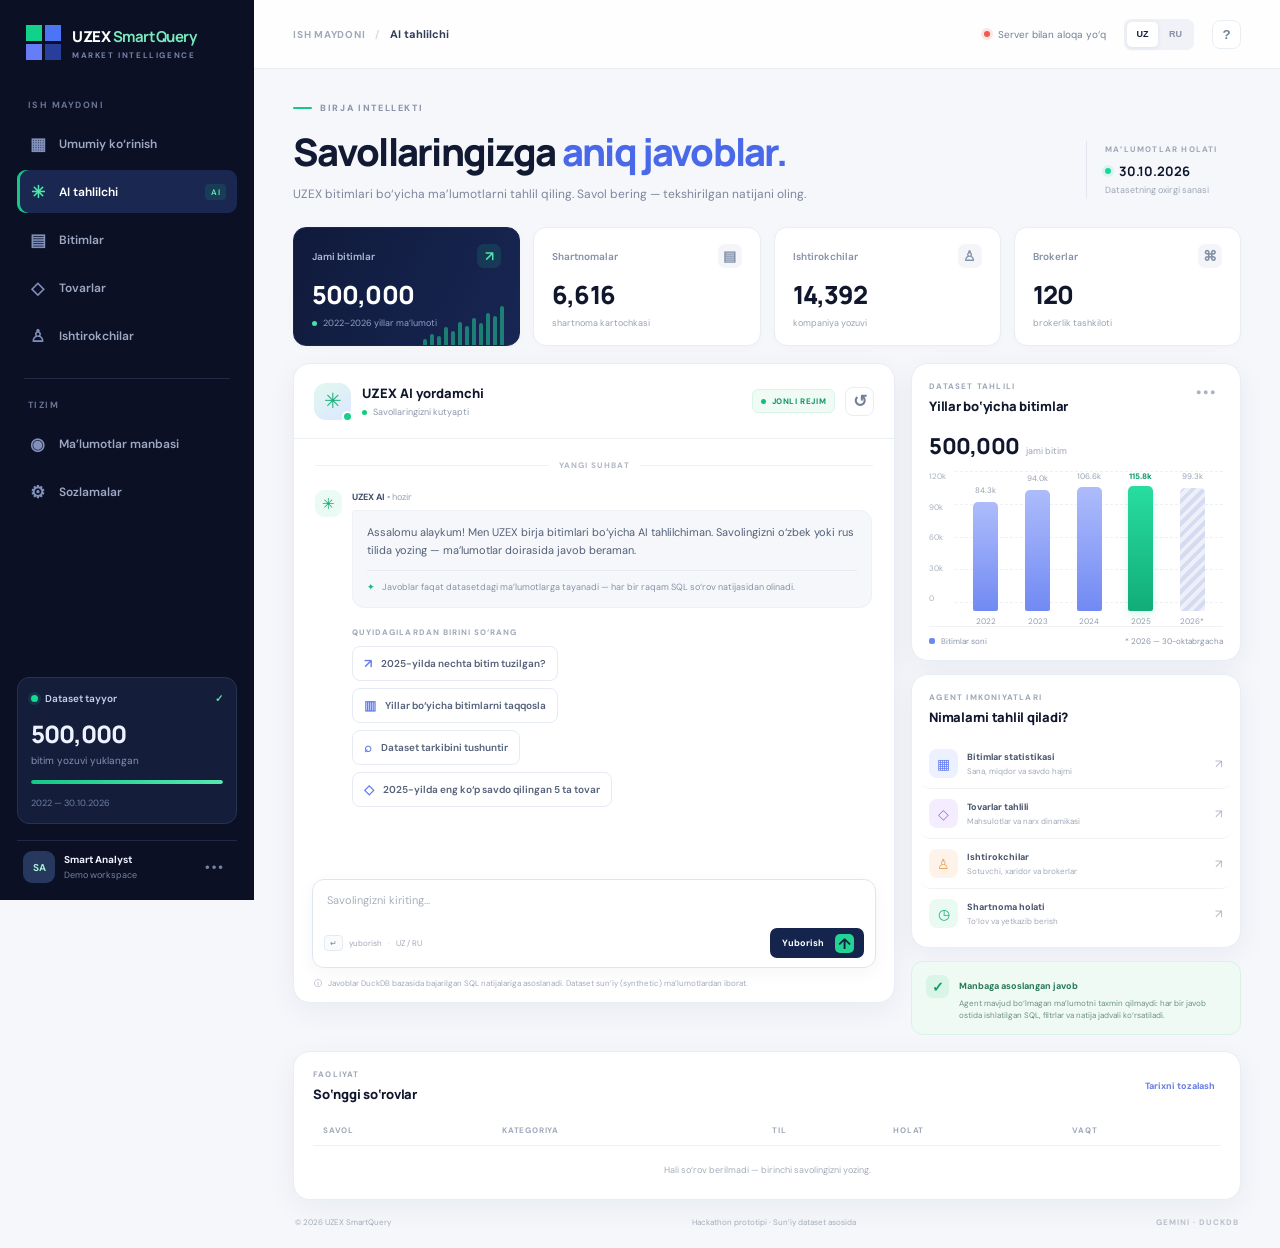
==== app/static/index.html @ 6bf20898 "UZEX SmartQuery: birja bitimlari bo'yicha AI-agent (Telegram-bot + veb) - prepare.py: CSV -> DuckDB," ====
<!doctype html>
<html lang="uz">
<head>
  <meta charset="utf-8" />
  <meta name="viewport" content="width=device-width, initial-scale=1" />
  <meta name="theme-color" content="#0b1024" />
  <meta name="description" content="UZEX SmartQuery — birja bitimlari bo‘yicha ma’lumotlarga asoslangan AI tahlilchi interfeysi." />
  <title>UZEX SmartQuery — AI Market Analyst</title>
  <link rel="icon" type="image/svg+xml" href="assets/favicon.svg" />
  <link rel="preconnect" href="https://fonts.googleapis.com">
  <link rel="preconnect" href="https://fonts.gstatic.com" crossorigin>
  <link href="https://fonts.googleapis.com/css2?family=DM+Sans:wght@400;500;600;700&family=Manrope:wght@400;500;600;700;800&display=swap" rel="stylesheet">
  <link rel="stylesheet" href="styles.css" />
</head>
<body>
  <div class="app-shell">
    <aside class="sidebar" id="sidebar">
      <a class="brand" href="#top" aria-label="UZEX SmartQuery bosh sahifa">
        <span class="brand-mark"><i></i><i></i><i></i><i></i></span>
        <span class="brand-copy"><strong>UZEX <b>SmartQuery</b></strong><small>MARKET INTELLIGENCE</small></span>
      </a>

      <div class="workspace-label" data-i18n="workspace">ISH MAYDONI</div>
      <nav class="main-nav" aria-label="Asosiy navigatsiya">
        <a class="nav-link" href="#overview"><span class="nav-icon">▦</span><span data-i18n="overview">Umumiy ko‘rinish</span></a>
        <a class="nav-link active" href="#assistant"><span class="nav-icon">✳</span><span data-i18n="aiAnalyst">AI tahlilchi</span><span class="nav-pill">AI</span></a>
        <a class="nav-link" href="#deals"><span class="nav-icon">▤</span><span data-i18n="deals">Bitimlar</span></a>
        <a class="nav-link" href="#assistant" data-ask="commodities"><span class="nav-icon">◇</span><span data-i18n="commodities">Tovarlar</span></a>
        <a class="nav-link" href="#assistant" data-ask="participants"><span class="nav-icon">♙</span><span data-i18n="participants">Ishtirokchilar</span></a>
      </nav>

      <div class="sidebar-divider"></div>
      <div class="workspace-label" data-i18n="system">TIZIM</div>
      <nav class="main-nav">
        <a class="nav-link" href="#sources"><span class="nav-icon">◉</span><span data-i18n="dataSources">Ma’lumotlar manbasi</span></a>
        <a class="nav-link" href="#settings" id="settingsLink"><span class="nav-icon">⚙</span><span data-i18n="settings">Sozlamalar</span></a>
      </nav>

      <div class="sidebar-bottom">
        <div class="dataset-status">
          <div class="status-top"><span class="status-dot"></span><span data-i18n="datasetReady">Dataset tayyor</span><span class="status-check">✓</span></div>
          <strong id="sideDeals">500,000</strong>
          <small data-i18n="dealsLoaded">bitim yozuvi yuklangan</small>
          <div class="status-progress"><span></span></div>
          <small class="dataset-period" id="sidePeriod">2022 — 30.10.2026</small>
        </div>
        <div class="profile-row">
          <div class="avatar">SA</div>
          <div class="profile-copy"><strong>Smart Analyst</strong><small data-i18n="demoWorkspace">Demo workspace</small></div>
          <button class="dots-button" aria-label="Profil menyusi">•••</button>
        </div>
      </div>
    </aside>

    <main class="main-content" id="top">
      <header class="topbar">
        <button class="mobile-menu" id="mobileMenu" aria-label="Menyuni ochish">☰</button>
        <div class="breadcrumbs"><span data-i18n="workspace">ISH MAYDONI</span><b>/</b><strong data-i18n="aiAnalyst">AI tahlilchi</strong></div>
        <div class="topbar-actions">
          <div class="connection-status" id="connStatus"><span class="status-dot"></span><span data-i18n="dataConnected">Ma’lumotlar ulangan</span></div>
          <div class="language-switch" aria-label="Tilni tanlash">
            <button class="lang-btn active" data-lang="uz">UZ</button>
            <button class="lang-btn" data-lang="ru">RU</button>
          </div>
          <button class="help-button" id="helpButton" title="Yordam" aria-label="Yordam">?</button>
        </div>
      </header>

      <div class="page-wrap">
        <section class="page-heading" id="overview">
          <div>
            <div class="eyebrow"><span class="eyebrow-line"></span><span data-i18n="exchangeIntelligence">BIRJA INTELLEKTI</span></div>
            <h1 data-i18n="pageTitle">Savollaringizga <em>aniq javoblar.</em></h1>
            <p data-i18n="pageSubtitle">UZEX bitimlari bo‘yicha ma’lumotlarni tahlil qiling. Savol bering — tekshirilgan natijani oling.</p>
          </div>
          <div class="heading-meta">
            <div class="meta-label" data-i18n="dataSnapshot">MA’LUMOTLAR HOLATI</div>
            <div class="meta-value"><span class="status-dot"></span><span id="lastDate">30.10.2026</span></div>
            <div class="meta-note" data-i18n="snapshotNote">Datasetning oxirgi sanasi</div>
          </div>
        </section>

        <section class="metric-grid" aria-label="Dataset statistikasi">
          <article class="metric-card metric-primary">
            <div class="metric-head"><span data-i18n="totalDeals">Jami bitimlar</span><span class="metric-icon">↗</span></div>
            <div class="metric-number" id="statDeals">500,000</div>
            <div class="metric-foot"><span class="metric-dot green"></span><span data-i18n="fiveYearsData">2022–2026 yillar ma’lumoti</span></div>
            <div class="metric-spark spark-one"><i></i><i></i><i></i><i></i><i></i><i></i><i></i><i></i><i></i><i></i><i></i><i></i></div>
          </article>
          <article class="metric-card">
            <div class="metric-head"><span data-i18n="contracts">Shartnomalar</span><span class="metric-icon muted">▤</span></div>
            <div class="metric-number" id="statContracts">6,616</div>
            <div class="metric-foot"><span data-i18n="contractCards">shartnoma kartochkasi</span></div>
          </article>
          <article class="metric-card">
            <div class="metric-head"><span data-i18n="companies">Ishtirokchilar</span><span class="metric-icon muted">♙</span></div>
            <div class="metric-number" id="statCompanies">14,392</div>
            <div class="metric-foot"><span data-i18n="participantRecords">kompaniya yozuvi</span></div>
          </article>
          <article class="metric-card">
            <div class="metric-head"><span data-i18n="brokers">Brokerlar</span><span class="metric-icon muted">⌘</span></div>
            <div class="metric-number" id="statBrokers">120</div>
            <div class="metric-foot"><span data-i18n="brokerFirms">brokerlik tashkiloti</span></div>
          </article>
        </section>

        <section class="workspace-grid" id="assistant">
          <div class="assistant-panel panel">
            <div class="panel-heading">
              <div class="assistant-title-wrap">
                <div class="ai-orb"><span>✳</span></div>
                <div><h2 data-i18n="assistantTitle">UZEX AI yordamchi</h2><p><span class="live-dot"></span><span id="assistantState" data-i18n="assistantReady">Savollaringizni kutyapti</span></p></div>
              </div>
              <div class="panel-heading-actions"><span class="mode-badge" id="modeBadge" title=""><span></span><span data-i18n="liveMode">JONLI REJIM</span></span><button class="icon-button" id="clearChat" title="Chatni tozalash" aria-label="Chatni tozalash">↺</button></div>
            </div>

            <div class="chat-area" id="chatArea" aria-live="polite">
              <div class="date-divider"><span data-i18n="newConversation">YANGI SUHBAT</span></div>
              <div class="message assistant-message">
                <div class="message-avatar">✳</div>
                <div class="message-body">
                  <div class="message-author">UZEX AI <span>• <span data-i18n="now">hozir</span></span></div>
                  <div class="message-bubble welcome-bubble">
                    <p data-i18n="welcomeText">Assalomu alaykum! Men UZEX birja bitimlari bo‘yicha AI tahlilchiman. Savolingizni o‘zbek yoki rus tilida yozing — ma’lumotlar doirasida javob beraman.</p>
                    <div class="welcome-note"><span>✦</span><span data-i18n="groundedNote">Javoblar faqat datasetdagi ma’lumotlarga tayanishi kerak.</span></div>
                  </div>
                </div>
              </div>

              <div class="suggestions-block" id="suggestionsBlock">
                <div class="suggestion-label" data-i18n="tryAsking">QUYIDAGILARDAN BIRINI SO‘RANG</div>
                <div class="suggestion-list">
                  <button class="suggestion-chip" data-query="2025-yilda nechta bitim tuzilgan?"><span>↗</span><span data-i18n="suggestion1">2025-yilda nechta bitim tuzilgan?</span></button>
                  <button class="suggestion-chip" data-query="Yillar bo‘yicha bitimlar sonini taqqosla."><span>▥</span><span data-i18n="suggestion2">Yillar bo‘yicha bitimlarni taqqosla</span></button>
                  <button class="suggestion-chip" data-query="Datasetda qanday ma’lumotlar mavjud?"><span>⌕</span><span data-i18n="suggestion3">Dataset tarkibini tushuntir</span></button>
                  <button class="suggestion-chip" data-query="2025-yilda eng ko‘p savdo qilingan 5 ta tovar qaysi?"><span>◇</span><span data-i18n="suggestion4">2025-yilda eng ko‘p savdo qilingan 5 ta tovar</span></button>
                </div>
              </div>
            </div>

            <form class="composer" id="chatForm">
              <label class="sr-only" for="messageInput" data-i18n="messagePlaceholder">Savolingizni kiriting...</label>
              <textarea id="messageInput" rows="1" placeholder="Savolingizni kiriting..." data-i18n-placeholder="messagePlaceholder"></textarea>
              <div class="composer-bottom">
                <div class="composer-hints"><span class="kbd">↵</span><span data-i18n="sendHint">yuborish</span><span class="hint-divider">·</span><span data-i18n="languageHint">UZ / RU</span></div>
                <button class="send-button" type="submit"><span data-i18n="send">Yuborish</span><b>↑</b></button>
              </div>
            </form>
            <div class="composer-disclaimer"><span>ⓘ</span><span data-i18n="liveDisclaimer">Javoblar DuckDB bazasida bajarilgan SQL natijalariga asoslanadi. Dataset sun’iy (synthetic) ma’lumotlardan iborat.</span></div>
          </div>

          <aside class="insight-column">
            <section class="panel chart-panel">
              <div class="side-panel-heading"><div><div class="eyebrow small-eyebrow" data-i18n="datasetOverview">DATASET TAHLILI</div><h3 data-i18n="dealsByYear">Yillar bo‘yicha bitimlar</h3></div><span class="chart-menu">•••</span></div>
              <div class="chart-total"><strong id="chartTotal">500,000</strong><span data-i18n="allDeals">jami bitim</span></div>
              <div class="bar-chart" role="img" aria-label="Yillar bo‘yicha bitimlar soni">
                <div class="chart-y-labels" id="yearAxis"><span>120k</span><span>90k</span><span>60k</span><span>30k</span><span>0</span></div>
                <div class="chart-bars" id="yearBars">
                  <div class="chart-grid-lines"><i></i><i></i><i></i><i></i><i></i></div>
                  <div class="bar-item"><div class="bar-value">84.3k</div><div class="bar" style="--bar-height:70.25%"></div><span>2022</span></div>
                  <div class="bar-item"><div class="bar-value">94.0k</div><div class="bar" style="--bar-height:78.32%"></div><span>2023</span></div>
                  <div class="bar-item"><div class="bar-value">106.6k</div><div class="bar" style="--bar-height:88.87%"></div><span>2024</span></div>
                  <div class="bar-item highlighted"><div class="bar-value">115.8k</div><div class="bar" style="--bar-height:96.47%"></div><span>2025</span></div>
                  <div class="bar-item partial"><div class="bar-value">99.3k</div><div class="bar" style="--bar-height:82.76%"></div><span>2026*</span></div>
                </div>
              </div>
              <div class="chart-legend"><span><i class="legend-square"></i><span data-i18n="dealCount">Bitimlar soni</span></span><small data-i18n="partialYear">* 2026 — 30-oktabrgacha</small></div>
            </section>

            <section class="panel capabilities-panel">
              <div class="side-panel-heading"><div><div class="eyebrow small-eyebrow" data-i18n="agentCapabilities">AGENT IMKONIYATLARI</div><h3 data-i18n="whatCanDo">Nimalarni tahlil qiladi?</h3></div></div>
              <div class="capability-list">
                <div class="capability-item"><span class="cap-icon cap-blue">▦</span><div><strong data-i18n="cap1Title">Bitimlar statistikasi</strong><small data-i18n="cap1Desc">Sana, miqdor va savdo hajmi</small></div><span class="cap-arrow">↗</span></div>
                <div class="capability-item"><span class="cap-icon cap-purple">◇</span><div><strong data-i18n="cap2Title">Tovarlar tahlili</strong><small data-i18n="cap2Desc">Mahsulotlar va narx dinamikasi</small></div><span class="cap-arrow">↗</span></div>
                <div class="capability-item"><span class="cap-icon cap-orange">♙</span><div><strong data-i18n="cap3Title">Ishtirokchilar</strong><small data-i18n="cap3Desc">Sotuvchi, xaridor va brokerlar</small></div><span class="cap-arrow">↗</span></div>
                <div class="capability-item"><span class="cap-icon cap-green">◷</span><div><strong data-i18n="cap4Title">Shartnoma holati</strong><small data-i18n="cap4Desc">To‘lov va yetkazib berish</small></div><span class="cap-arrow">↗</span></div>
              </div>
            </section>

            <section class="trust-card" id="sources">
              <div class="trust-icon">✓</div><div><strong data-i18n="trustTitle">Manbaga asoslangan javob</strong><p data-i18n="trustText">Agent mavjud bo‘lmagan ma’lumotni taxmin qilmasligi va javob uchun ishlatilgan filtrlarni ko‘rsatishi kerak.</p></div>
            </section>
          </aside>
        </section>

        <section class="panel recent-panel" id="deals">
          <div class="recent-heading"><div><div class="eyebrow small-eyebrow" data-i18n="activity">FAOLIYAT</div><h3 data-i18n="recentQueries">So‘nggi so‘rovlar</h3></div><button class="text-button" id="viewAll" data-i18n="viewAll">Barchasini ko‘rish <span>↗</span></button></div>
          <div class="table-wrap">
            <table>
              <thead><tr><th data-i18n="question">SAVOL</th><th data-i18n="category">KATEGORIYA</th><th data-i18n="language">TIL</th><th data-i18n="tableStatus">HOLAT</th><th data-i18n="time">VAQT</th></tr></thead>
              <tbody id="recentRows"><tr class="empty-row"><td colspan="5" data-i18n="noRecent">Hali so‘rov berilmadi — birinchi savolingizni yozing.</td></tr></tbody>
            </table>
          </div>
        </section>

        <footer class="footer"><span>© 2026 UZEX SmartQuery</span><span data-i18n="footerNote">Hackathon prototipi · Sun’iy dataset asosida</span><span class="footer-version" id="footerVersion">GEMINI · DUCKDB</span></footer>
      </div>
    </main>
  </div>
  <div class="toast" id="toast" role="status"></div>
  <script src="app.js"></script>
</body>
</html>
---- app/static/styles.css ----
:root{--bg:#f5f7fb;--surface:#fff;--surface-2:#f8fafc;--ink:#10172d;--muted:#788198;--muted-2:#9aa3b5;--line:#e9edf4;--navy:#0b1024;--navy-2:#111a36;--green:#15c985;--green-dark:#0aa66b;--blue:#5574f7;--shadow:0 8px 30px rgba(20,34,71,.055);--radius:17px}*{box-sizing:border-box}html{scroll-behavior:smooth}body{margin:0;background:var(--bg);color:var(--ink);font-family:'DM Sans',sans-serif;font-size:14px;-webkit-font-smoothing:antialiased}.app-shell{min-height:100vh}.sidebar{width:254px;background:var(--navy);color:#eef2ff;position:fixed;inset:0 auto 0 0;z-index:20;padding:25px 17px 17px;display:flex;flex-direction:column}.brand{display:flex;gap:11px;align-items:center;color:#fff;text-decoration:none;padding:0 9px 39px}.brand-mark{width:35px;height:35px;display:grid;grid-template-columns:1fr 1fr;grid-template-rows:1fr 1fr;gap:3px;transform:rotate(0)}.brand-mark i{display:block;background:#12d18a}.brand-mark i:nth-child(2){background:#4b75f5}.brand-mark i:nth-child(3){background:#657ef7}.brand-mark i:nth-child(4){background:#283e9b}.brand-copy{display:flex;flex-direction:column;gap:3px}.brand-copy strong{font:800 15px Manrope,sans-serif;letter-spacing:-.45px}.brand-copy strong b{color:#79eabc}.brand-copy small{font-size:8px;letter-spacing:1.6px;color:#7885aa;font-weight:700}.workspace-label{font-size:9px;letter-spacing:1.45px;font-weight:700;color:#697594;padding:0 11px 11px}.main-nav{display:flex;flex-direction:column;gap:5px}.nav-link{min-height:43px;display:flex;align-items:center;gap:12px;padding:0 11px;border-radius:9px;color:#9da8c4;text-decoration:none;font-size:12px;font-weight:600;transition:.2s}.nav-link:hover{background:#141e3c;color:#fff}.nav-link.active{background:#1a2851;color:#fff;box-shadow:inset 3px 0 0 var(--green)}.nav-icon{width:19px;text-align:center;font-size:17px;color:#8090ba}.nav-link.active .nav-icon{color:#4de6a8}.nav-pill{margin-left:auto;font-size:8px;letter-spacing:.5px;color:#5ef0b0;background:rgba(21,201,133,.13);padding:3px 6px;border-radius:4px}.sidebar-divider{height:1px;background:#202945;margin:21px 7px 20px}.sidebar-bottom{margin-top:auto}.dataset-status{padding:14px 13px 13px;background:#141e3b;border:1px solid #263252;border-radius:12px;margin-bottom:16px}.status-top{display:flex;align-items:center;gap:7px;color:#c7d2e9;font-size:10px;font-weight:600}.status-dot{width:7px;height:7px;border-radius:50%;display:inline-block;background:#17d895;box-shadow:0 0 0 3px rgba(23,216,149,.12);flex:none}.status-check{margin-left:auto;color:#5be6ac}.dataset-status>strong{display:block;font:800 24px Manrope,sans-serif;letter-spacing:-1px;margin:12px 0 0}.dataset-status>small{font-size:10px;color:#8491b0}.status-progress{height:4px;background:#293654;border-radius:10px;margin:12px 0 8px;overflow:hidden}.status-progress span{display:block;width:100%;height:100%;background:linear-gradient(90deg,#13c985,#58e8b0);border-radius:10px}.dataset-status .dataset-period{font-size:9px;color:#6f7e9f}.profile-row{display:flex;align-items:center;gap:9px;padding:10px 6px 0;border-top:1px solid #202945}.avatar{width:32px;height:32px;border-radius:9px;display:grid;place-items:center;background:#27385e;color:#a8f1d1;font-size:10px;font-weight:700}.profile-copy{display:flex;flex-direction:column;gap:3px}.profile-copy strong{font-size:10px}.profile-copy small{font-size:9px;color:#7582a2}.dots-button{margin-left:auto;background:none;border:0;color:#7582a2;letter-spacing:2px}.main-content{margin-left:254px;min-height:100vh}.topbar{height:69px;border-bottom:1px solid var(--line);background:rgba(255,255,255,.86);backdrop-filter:blur(16px);display:flex;align-items:center;justify-content:space-between;padding:0 39px;position:sticky;top:0;z-index:10}.breadcrumbs{display:flex;gap:10px;align-items:center;font-size:10px;letter-spacing:.75px;color:#a0a8b7;font-weight:700}.breadcrumbs b{color:#d4d9e2}.breadcrumbs strong{color:#313c55;letter-spacing:0;font-size:11px}.topbar-actions{display:flex;align-items:center;gap:18px}.connection-status{font-size:10px;color:#718097;display:flex;align-items:center;gap:8px}.connection-status .status-dot{width:6px;height:6px}.language-switch{display:flex;gap:2px;padding:3px;background:#f0f2f7;border-radius:7px}.lang-btn{height:25px;min-width:31px;border:0;border-radius:5px;background:transparent;color:#8791a6;font-size:9px;font-weight:800;cursor:pointer}.lang-btn.active{background:#fff;color:#17213c;box-shadow:0 1px 4px #dce1ea}.help-button,.icon-button{width:29px;height:29px;border:1px solid var(--line);background:#fff;border-radius:8px;color:#748098;font-weight:700;cursor:pointer}.mobile-menu{display:none}.page-wrap{max-width:1560px;margin:0 auto;padding:33px 39px 21px}.page-heading{display:flex;justify-content:space-between;align-items:flex-end;margin:0 0 25px;gap:20px}.eyebrow{display:flex;align-items:center;gap:8px;font-size:9px;letter-spacing:1.65px;font-weight:800;color:#8b95a9;margin-bottom:11px}.eyebrow-line{width:19px;height:2px;background:var(--green);border-radius:2px}.page-heading h1{font:800 clamp(27px,3vw,38px) Manrope,sans-serif;letter-spacing:-1.7px;margin:0;color:#111a32}.page-heading h1 em{font-style:normal;color:#4969e9}.page-heading p{margin:9px 0 0;color:#7d879b;font-size:12px}.heading-meta{min-width:155px;border-left:1px solid #e2e7ef;padding:3px 0 3px 18px;margin-bottom:3px}.meta-label{font-size:8px;letter-spacing:1.2px;font-weight:800;color:#a0a8b7}.meta-value{display:flex;align-items:center;gap:8px;margin:8px 0 4px;font:700 13px Manrope,sans-serif}.meta-value .status-dot{width:6px;height:6px}.meta-note{font-size:9px;color:#9da6b6}.metric-grid{display:grid;grid-template-columns:repeat(4,minmax(0,1fr));gap:13px;margin-bottom:17px}.metric-card{background:var(--surface);border:1px solid var(--line);border-radius:13px;padding:16px 18px 15px;min-height:119px;position:relative;overflow:hidden;box-shadow:0 2px 8px rgba(21,33,66,.02)}.metric-card.metric-primary{background:linear-gradient(115deg,#101a3b,#172653);border-color:#182653;color:#fff}.metric-head{display:flex;justify-content:space-between;align-items:center;color:#8590a5;font-size:10px;font-weight:600}.metric-primary .metric-head{color:#aebad5}.metric-icon{width:24px;height:24px;display:grid;place-items:center;border-radius:7px;background:rgba(32,216,147,.12);color:#4fe5ad;font-size:14px}.metric-icon.muted{background:#f3f5f9;color:#8290a8}.metric-number{font:800 25px Manrope,sans-serif;letter-spacing:-.9px;margin:9px 0 5px}.metric-foot{display:flex;align-items:center;gap:6px;font-size:9px;color:#98a1b2}.metric-primary .metric-foot{color:#91a1c6}.metric-dot{width:5px;height:5px;border-radius:50%}.metric-dot.green{background:#42e5a7}.spark-one{position:absolute;right:15px;bottom:0;height:39px;display:flex;gap:3px;align-items:flex-end;opacity:.5}.spark-one i{width:4px;border-radius:3px 3px 0 0;background:#24d99a}.spark-one i:nth-child(1){height:15%}.spark-one i:nth-child(2){height:29%}.spark-one i:nth-child(3){height:22%}.spark-one i:nth-child(4){height:45%}.spark-one i:nth-child(5){height:37%}.spark-one i:nth-child(6){height:58%}.spark-one i:nth-child(7){height:49%}.spark-one i:nth-child(8){height:68%}.spark-one i:nth-child(9){height:56%}.spark-one i:nth-child(10){height:83%}.spark-one i:nth-child(11){height:74%}.spark-one i:nth-child(12){height:100%}.workspace-grid{display:grid;grid-template-columns:minmax(0,1.68fr) minmax(280px,.92fr);gap:16px;align-items:start}.panel{background:var(--surface);border:1px solid var(--line);border-radius:var(--radius);box-shadow:var(--shadow)}.assistant-panel{overflow:hidden;min-height:640px;display:flex;flex-direction:column}.panel-heading{min-height:75px;border-bottom:1px solid #edf0f5;padding:15px 20px;display:flex;align-items:center;justify-content:space-between}.assistant-title-wrap{display:flex;align-items:center;gap:11px}.ai-orb{width:37px;height:37px;border-radius:12px;background:linear-gradient(145deg,#e1f9ef,#dce6ff);display:grid;place-items:center;color:#1eae7a;font-size:21px;position:relative}.ai-orb:after{content:'';position:absolute;width:7px;height:7px;right:-2px;bottom:-2px;background:#18ce8b;border:2px solid white;border-radius:50%}.assistant-title-wrap h2{font:800 13px Manrope,sans-serif;margin:0 0 4px}.assistant-title-wrap p{margin:0;font-size:9px;color:#8d97a8;display:flex;align-items:center;gap:6px}.live-dot{width:5px;height:5px;background:#16c982;border-radius:50%}.panel-heading-actions{display:flex;align-items:center;gap:10px}.mode-badge{display:flex;align-items:center;gap:6px;padding:6px 8px;background:#f0fbf6;border:1px solid #d8f5e8;border-radius:6px;color:#159768;font-size:8px;letter-spacing:.6px;font-weight:800}.mode-badge>span:first-child{width:5px;height:5px;border-radius:50%;background:#14bf7e}.icon-button{font-size:17px}.chat-area{flex:1;padding:21px 21px 18px;min-height:405px;max-height:490px;overflow-y:auto}.date-divider{display:flex;align-items:center;gap:10px;color:#b1b8c5;font-size:8px;font-weight:800;letter-spacing:1.1px;margin:0 0 20px}.date-divider:before,.date-divider:after{content:'';height:1px;background:#edf0f5;flex:1}.message{display:flex;gap:10px;margin-bottom:19px}.message-avatar{height:27px;width:27px;flex:none;border-radius:9px;background:#e9fbf3;color:#11a875;display:grid;place-items:center;font-size:15px}.message-body{max-width:calc(100% - 38px);min-width:0}.message-author{font-size:9px;font-weight:800;color:#44516a;margin:1px 0 7px}.message-author span{font-weight:500;color:#a5adba}.message-bubble{background:#f5f7fb;border:1px solid #edf0f5;border-radius:3px 12px 12px 12px;padding:12px 14px;color:#536078;font-size:11px;line-height:1.65;max-width:520px}.message-bubble p{margin:0}.welcome-note{display:flex;align-items:center;gap:7px;margin-top:11px;padding-top:9px;border-top:1px solid #e6ebf2;color:#8592a6;font-size:9px}.welcome-note span:first-child{color:#17b67b}.suggestions-block{margin:15px 0 0 37px}.suggestion-label{font-size:8px;font-weight:800;letter-spacing:1.05px;color:#a1aabb;margin:0 0 9px}.suggestion-list{display:flex;flex-direction:column;align-items:flex-start;gap:7px}.suggestion-chip{display:flex;align-items:center;gap:9px;padding:8px 11px;background:#fff;border:1px solid #e6ebf3;border-radius:8px;color:#536078;font:600 10px 'DM Sans',sans-serif;cursor:pointer;text-align:left;transition:.18s}.suggestion-chip span:first-child{font-size:13px;color:#627cf1}.suggestion-chip:hover{border-color:#9eacef;background:#f8faff;transform:translateX(2px)}.user-message{justify-content:flex-end}.user-message .message-body{display:flex;flex-direction:column;align-items:flex-end}.user-message .message-author{align-self:flex-end}.user-message .message-bubble{background:#172653;border-color:#172653;color:#edf3ff;border-radius:12px 3px 12px 12px}.user-message .message-avatar{background:#edf0ff;color:#536fe9}.answer-bubble{background:#f6fbf8;border-color:#e0f1e7}.answer-summary{font-weight:700;color:#2e3a52;margin-bottom:8px!important}.answer-result{display:flex;align-items:center;gap:8px;margin:8px 0;padding:10px 11px;background:#fff;border:1px solid #e5eee9;border-radius:8px}.answer-result strong{font:800 20px Manrope,sans-serif;color:#0f9c68}.answer-result span{font-size:9px;color:#81908a}.answer-meta{margin-top:9px!important;padding-top:8px;border-top:1px solid #e4eee8;font-size:9px;color:#8a9a91}.composer{margin:0 18px 0;border:1px solid #dfe5ef;border-radius:12px;background:#fff;box-shadow:0 5px 18px rgba(21,40,83,.045);padding:10px 11px 9px;transition:.2s}.composer:focus-within{border-color:#9aa9ef;box-shadow:0 0 0 3px rgba(85,116,247,.08)}.composer textarea{width:100%;border:0;outline:0;resize:none;min-height:34px;max-height:100px;font:11px 'DM Sans',sans-serif;color:#27334c;padding:3px 3px 7px;background:transparent}.composer textarea::placeholder{color:#a8b0be}.composer-bottom{display:flex;align-items:center;justify-content:space-between}.composer-hints{display:flex;align-items:center;gap:6px;font-size:8px;color:#a0a8b7}.kbd{border:1px solid #e5e9f0;border-radius:4px;padding:2px 5px;color:#77839a;background:#fafbfc}.hint-divider{color:#c7ced9}.send-button{border:0;background:#14244d;color:#fff;height:30px;padding:0 10px 0 12px;display:flex;align-items:center;gap:11px;border-radius:7px;font:700 9px 'DM Sans',sans-serif;cursor:pointer;transition:.2s}.send-button:hover{background:#21376f;transform:translateY(-1px)}.send-button b{height:19px;width:19px;display:grid;place-items:center;background:#24d394;border-radius:5px;color:#0d2541;font-size:15px}.composer-disclaimer{display:flex;gap:6px;align-items:flex-start;margin:9px 20px 13px;color:#a3abba;font-size:8px;line-height:1.5}.composer-disclaimer span:first-child{color:#8d9bb1}.insight-column{display:flex;flex-direction:column;gap:13px}.chart-panel,.capabilities-panel{padding:17px 17px 14px}.side-panel-heading{display:flex;justify-content:space-between;align-items:flex-start}.small-eyebrow{font-size:8px;letter-spacing:1.2px;margin:0 0 6px;color:#a0a9b8}.side-panel-heading h3,.recent-heading h3{font:800 13px Manrope,sans-serif;margin:0;letter-spacing:-.25px}.chart-menu{color:#aab2c0;letter-spacing:2px;font-weight:800}.chart-total{display:flex;align-items:baseline;gap:7px;margin:16px 0 1px}.chart-total strong{font:800 22px Manrope,sans-serif;letter-spacing:-.7px}.chart-total span{color:#9ba4b3;font-size:9px}.bar-chart{height:155px;display:flex;gap:9px;margin-top:10px}.chart-y-labels{display:flex;flex-direction:column;justify-content:space-between;padding:0 0 23px;color:#a9b1bf;font-size:8px}.chart-bars{position:relative;flex:1;display:flex;align-items:stretch;justify-content:space-around;padding:0 5px}.chart-grid-lines{position:absolute;inset:0 0 23px;display:flex;flex-direction:column;justify-content:space-between;pointer-events:none}.chart-grid-lines i{height:1px;border-top:1px dashed #edf0f5}.bar-item{z-index:1;display:flex;flex-direction:column;align-items:center;justify-content:flex-end;width:15%;height:100%;gap:5px}.bar-item .bar-value{font-size:8px;color:#98a2b3;height:12px;white-space:nowrap}.bar{width:min(25px,65%);height:var(--bar-height);background:linear-gradient(180deg,#aebcfb,#718af3);border-radius:5px 5px 2px 2px;min-height:8px;transition:.2s}.bar-item.highlighted .bar{background:linear-gradient(180deg,#27dda0,#12ac78);box-shadow:0 4px 10px rgba(20,190,129,.15)}.bar-item.highlighted .bar-value{color:#119d6a;font-weight:800}.bar-item.partial .bar{background:repeating-linear-gradient(135deg,#d5dcf2 0,#d5dcf2 4px,#edf0f8 4px,#edf0f8 8px)}.bar-item>span{font-size:8px;color:#929daf}.chart-legend{display:flex;justify-content:space-between;align-items:center;padding-top:9px;border-top:1px solid #f0f2f6;color:#8994a7;font-size:8px}.chart-legend>span{display:flex;align-items:center;gap:6px}.legend-square{width:6px;height:6px;border-radius:2px;background:#6f88ef}.chart-legend small{font-size:8px}.capabilities-panel{padding-bottom:9px}.capability-list{margin-top:13px}.capability-item{display:flex;align-items:center;gap:9px;padding:10px 0;border-bottom:1px solid #f0f2f6}.capability-item:last-child{border-bottom:0}.cap-icon{width:29px;height:29px;display:grid;place-items:center;border-radius:8px;font-size:14px;flex:none}.cap-blue{background:#edf1ff;color:#627cf0}.cap-purple{background:#f3edff;color:#9a72e8}.cap-orange{background:#fff3e9;color:#e99c52}.cap-green{background:#e9faf2;color:#19ae7b}.capability-item>div{display:flex;flex-direction:column;gap:3px;min-width:0}.capability-item strong{font-size:9px;color:#47536b}.capability-item small{font-size:8px;color:#a0a9b8}.cap-arrow{margin-left:auto;color:#aeb6c4;font-size:12px}.trust-card{display:flex;gap:10px;padding:13px 14px;background:#effaf5;border:1px solid #daf2e6;border-radius:12px}.trust-icon{width:23px;height:23px;border-radius:7px;display:grid;place-items:center;background:#d8f5e7;color:#0e9e69;font-weight:800;flex:none}.trust-card strong{font-size:9px;color:#267957}.trust-card p{font-size:8px;line-height:1.5;color:#6d927f;margin:4px 0 0}.recent-panel{margin-top:16px;padding:17px 19px 5px}.recent-heading{display:flex;justify-content:space-between;align-items:center;margin-bottom:12px}.text-button{border:0;background:transparent;color:#667ce4;font:700 9px 'DM Sans',sans-serif;cursor:pointer}.text-button span{font-size:13px;margin-left:3px}.table-wrap{overflow-x:auto}table{width:100%;border-collapse:collapse;white-space:nowrap}th{text-align:left;font-size:8px;letter-spacing:.8px;color:#a2aaba;font-weight:800;padding:10px 10px;border-bottom:1px solid #edf0f5}td{padding:11px 10px;border-bottom:1px solid #f1f3f7;color:#929bad;font-size:9px}tbody tr:last-child td{border-bottom:0}.table-question{color:#49566f;font-weight:600}.category-tag{display:inline-block;padding:4px 7px;background:#f2f4fa;border-radius:5px;color:#7e8ba2;font-size:8px}.success-status{display:flex;align-items:center;gap:5px;color:#18a675;font-size:8px}.success-status i{width:5px;height:5px;border-radius:50%;background:#19c78a}.footer{display:flex;justify-content:space-between;align-items:center;padding:17px 2px 0;color:#a5adba;font-size:8px}.footer-version{letter-spacing:1px;font-weight:800;color:#bac1cc}.toast{position:fixed;right:24px;bottom:24px;z-index:50;padding:11px 15px;background:#14244d;color:#fff;border-radius:9px;box-shadow:0 10px 30px rgba(10,20,50,.2);font-size:11px;opacity:0;transform:translateY(8px);pointer-events:none;transition:.25s}.toast.show{opacity:1;transform:translateY(0)}.sr-only{position:absolute;width:1px;height:1px;padding:0;margin:-1px;overflow:hidden;clip:rect(0,0,0,0);white-space:nowrap;border:0}
@media(max-width:1200px){.sidebar{width:226px}.main-content{margin-left:226px}.topbar{padding:0 25px}.page-wrap{padding:28px 25px 20px}.workspace-grid{grid-template-columns:minmax(0,1.45fr) minmax(260px,.9fr)}.metric-card{padding-left:14px;padding-right:14px}.metric-number{font-size:23px}}
@media(max-width:980px){.workspace-grid{grid-template-columns:1fr}.insight-column{display:grid;grid-template-columns:1fr 1fr}.trust-card{grid-column:1/-1}.assistant-panel{min-height:590px}.chat-area{max-height:430px}}
@media(max-width:760px){.sidebar{transform:translateX(-100%);transition:transform .25s;box-shadow:15px 0 35px rgba(8,15,35,.18)}.sidebar.open{transform:translateX(0)}.main-content{margin-left:0}.mobile-menu{display:block;border:0;background:transparent;color:#34415d;font-size:18px;cursor:pointer;margin-right:12px}.topbar{height:59px;padding:0 17px;justify-content:flex-start}.breadcrumbs{flex:1}.topbar-actions{gap:9px}.connection-status{display:none}.help-button{display:none}.page-wrap{padding:24px 16px 17px}.page-heading{align-items:flex-start}.page-heading h1{font-size:29px}.page-heading p{font-size:11px;line-height:1.55;max-width:430px}.heading-meta{display:none}.metric-grid{grid-template-columns:repeat(2,minmax(0,1fr));gap:9px}.metric-card{min-height:107px;padding:13px}.metric-number{font-size:22px}.metric-head{font-size:9px}.metric-foot{font-size:8px}.assistant-panel{min-height:590px}.panel-heading{padding:13px 14px}.chat-area{padding:17px 14px;max-height:430px}.composer{margin:0 12px}.composer-disclaimer{margin-left:14px;margin-right:14px}.insight-column{grid-template-columns:1fr}.trust-card{grid-column:auto}.recent-panel{padding:15px 12px 4px}.footer{gap:8px;flex-wrap:wrap}.footer-version{display:none}}
@media(max-width:420px){.breadcrumbs span,.breadcrumbs b{display:none}.page-heading h1{font-size:26px}.mode-badge{font-size:7px;padding:5px 6px}.panel-heading-actions{gap:6px}.assistant-title-wrap h2{font-size:12px}.metric-number{font-size:20px}.suggestions-block{margin-left:0}.message-body{max-width:calc(100% - 34px)}.message-bubble{font-size:10px}.composer-hints{font-size:7px}}

/* ---- Jonli backend uchun qo'shimchalar ---- */
.chat-area{max-height:560px}
.answer-bubble{max-width:640px;width:100%}
.answer-bubble p{margin:0 0 6px}.answer-bubble p:last-child{margin-bottom:0}
.answer-bubble b{color:#1d2944;font-weight:700}
.answer-bubble ul,.answer-bubble ol{margin:4px 0 8px;padding-left:18px}
.answer-bubble li{margin:2px 0}
.answer-bubble code{font:10px ui-monospace,SFMono-Regular,Menlo,monospace;background:#eef2f8;border-radius:4px;padding:1px 4px;color:#3b4a6b}
.answer-result{margin:0 0 10px}
.error-bubble{background:#fff6f5;border-color:#f6dcd8;color:#8a4b44}
.typing-dots{display:inline-flex;gap:4px;padding:4px 2px}
.typing-dots i{width:6px;height:6px;border-radius:50%;background:#9fb0d8;animation:sqDot 1.1s infinite ease-in-out}
.typing-dots i:nth-child(2){animation-delay:.15s}.typing-dots i:nth-child(3){animation-delay:.3s}
@keyframes sqDot{0%,80%,100%{opacity:.3;transform:translateY(0)}40%{opacity:1;transform:translateY(-3px)}}
.answer-chart{margin:10px 0 4px;padding:10px 11px 8px;background:#fff;border:1px solid #e5eee9;border-radius:9px}
.answer-chart-title{display:flex;align-items:center;gap:6px;font-size:9px;font-weight:700;color:#6f7b92;margin-bottom:8px;text-transform:lowercase}
.answer-chart-title::first-letter{text-transform:uppercase}
.hbar-list{display:flex;flex-direction:column;gap:6px}
.hbar-row{display:grid;grid-template-columns:minmax(80px,38%) 1fr auto;align-items:center;gap:8px;font-size:9px}
.hbar-label{color:#4c5871;overflow:hidden;text-overflow:ellipsis;white-space:nowrap}
.hbar-track{height:9px;background:#f0f3f9;border-radius:5px;overflow:hidden}
.hbar-track i{display:block;height:100%;background:linear-gradient(90deg,#718af3,#aebcfb);border-radius:5px}
.hbar-row:first-child .hbar-track i{background:linear-gradient(90deg,#12ac78,#27dda0)}
.hbar-value{color:#2e3a52;font-weight:700;font-variant-numeric:tabular-nums;white-space:nowrap}
.answer-bars{height:130px;margin-top:4px}
.answer-bars .chart-bars{padding:0}
.line-chart{width:100%;height:130px;display:block}
.line-path{fill:none;stroke:#5574f7;stroke-width:2;vector-effect:non-scaling-stroke}
.line-area{fill:rgba(85,116,247,.08)}
.line-chart circle{fill:#5574f7}
.line-ticks{position:relative;height:14px;font-size:8px;color:#929daf}
.line-ticks span{position:absolute;transform:translateX(-50%);white-space:nowrap}
.line-range{display:flex;justify-content:space-between;font-size:8px;color:#a0a9b8;margin-top:2px}
.answer-filters{display:flex;flex-wrap:wrap;gap:5px;align-items:center;margin-top:6px;font-size:9px;color:#8a9a91}
.answer-filters code{white-space:normal;word-break:break-word}
.answer-details{margin-top:7px}
.answer-details summary{cursor:pointer;font-size:9px;font-weight:700;color:#5c74df;list-style:none;display:inline-flex;align-items:center;gap:5px}
.answer-details summary::-webkit-details-marker{display:none}
.answer-details summary::before{content:'▸';font-size:9px;transition:transform .15s}
.answer-details[open] summary::before{transform:rotate(90deg)}
.sql-block{margin:6px 0 0;padding:9px 10px;background:#0f1730;color:#cfe0ff;border-radius:8px;font:10px/1.55 ui-monospace,SFMono-Regular,Menlo,monospace;white-space:pre-wrap;word-break:break-word;max-height:260px;overflow:auto}
.copy-sql{margin-top:6px;padding:0}
.result-table{margin-top:6px;max-height:280px;overflow:auto;border:1px solid #e5eee9;border-radius:8px;background:#fff}
.result-table table{white-space:nowrap}
.result-table th{position:sticky;top:0;background:#fafbfd;font-size:8px;padding:7px 9px;text-transform:uppercase}
.result-table td{font-size:9px;padding:6px 9px;color:#4c5871}
.result-table td.num{text-align:right;font-variant-numeric:tabular-nums}
.send-button:disabled{opacity:.55;cursor:default;transform:none}
.connection-status.offline .status-dot{background:#f05a4f;box-shadow:0 0 0 3px rgba(240,90,79,.15)}
.success-status.status-error,.success-status.status-busy{color:#d0574c}
.success-status.status-error i,.success-status.status-busy i{background:#e5675c}
.success-status.status-no_data{color:#c58a2a}.success-status.status-no_data i{background:#e2a440}
.recent-row{cursor:pointer}.recent-row:hover td{background:#fafbfe}
.recent-row .table-question{display:inline-block;max-width:420px;overflow:hidden;text-overflow:ellipsis;vertical-align:bottom}
.empty-row td{text-align:center;color:#a5adba;padding:18px}
.toast{max-width:min(420px,calc(100vw - 48px));line-height:1.5}
@media(max-width:760px){.chat-area{max-height:480px}.hbar-row{grid-template-columns:minmax(70px,40%) 1fr auto}.recent-row .table-question{max-width:180px}}
/* bosiladigan kartalar */
.capability-item{cursor:pointer;border-radius:9px;margin:0 -8px;padding-left:8px;padding-right:8px;transition:background .15s}
.capability-item:hover{background:#f6f8fd}.capability-item:hover .cap-arrow{color:#5574f7;transform:translate(2px,-2px)}
.cap-arrow{transition:transform .15s,color .15s}
.capability-item:focus-visible,.metric-card:focus-visible,.chart-menu:focus-visible,button.bar-item:focus-visible{outline:2px solid #9aa9ef;outline-offset:2px}
.metric-card{cursor:pointer;transition:transform .15s,box-shadow .15s,border-color .15s}
.metric-card:hover{transform:translateY(-2px);box-shadow:0 8px 22px rgba(20,34,71,.08);border-color:#dfe5f1}
.metric-card.metric-primary:hover{border-color:#24356e}
button.bar-item{border:0;background:none;padding:0;font:inherit;cursor:pointer}
button.bar-item:hover .bar{filter:brightness(1.08);box-shadow:0 4px 12px rgba(85,116,247,.25)}
.chart-menu{cursor:pointer;padding:2px 6px;border-radius:6px}.chart-menu:hover{background:#f2f4fa;color:#5574f7}
.chart-pop{position:absolute;right:0;top:26px;z-index:15;min-width:190px;background:#fff;border:1px solid #e3e8f1;border-radius:10px;box-shadow:0 12px 30px rgba(20,34,71,.12);padding:5px;display:flex;flex-direction:column}
.chart-pop[hidden]{display:none}
.chart-pop button{border:0;background:none;text-align:left;padding:8px 10px;border-radius:7px;font:600 10px 'DM Sans',sans-serif;color:#47536b;cursor:pointer}
.chart-pop button:hover{background:#f4f6fb}
.chart-pop button.active{color:#0f9c68;background:#effaf5}
.chart-pop button.active::after{content:' ✓'}
.chart-pop hr{border:0;border-top:1px solid #eef1f6;margin:4px 2px}
.chart-pop [data-ask-chart]{color:#5574f7}
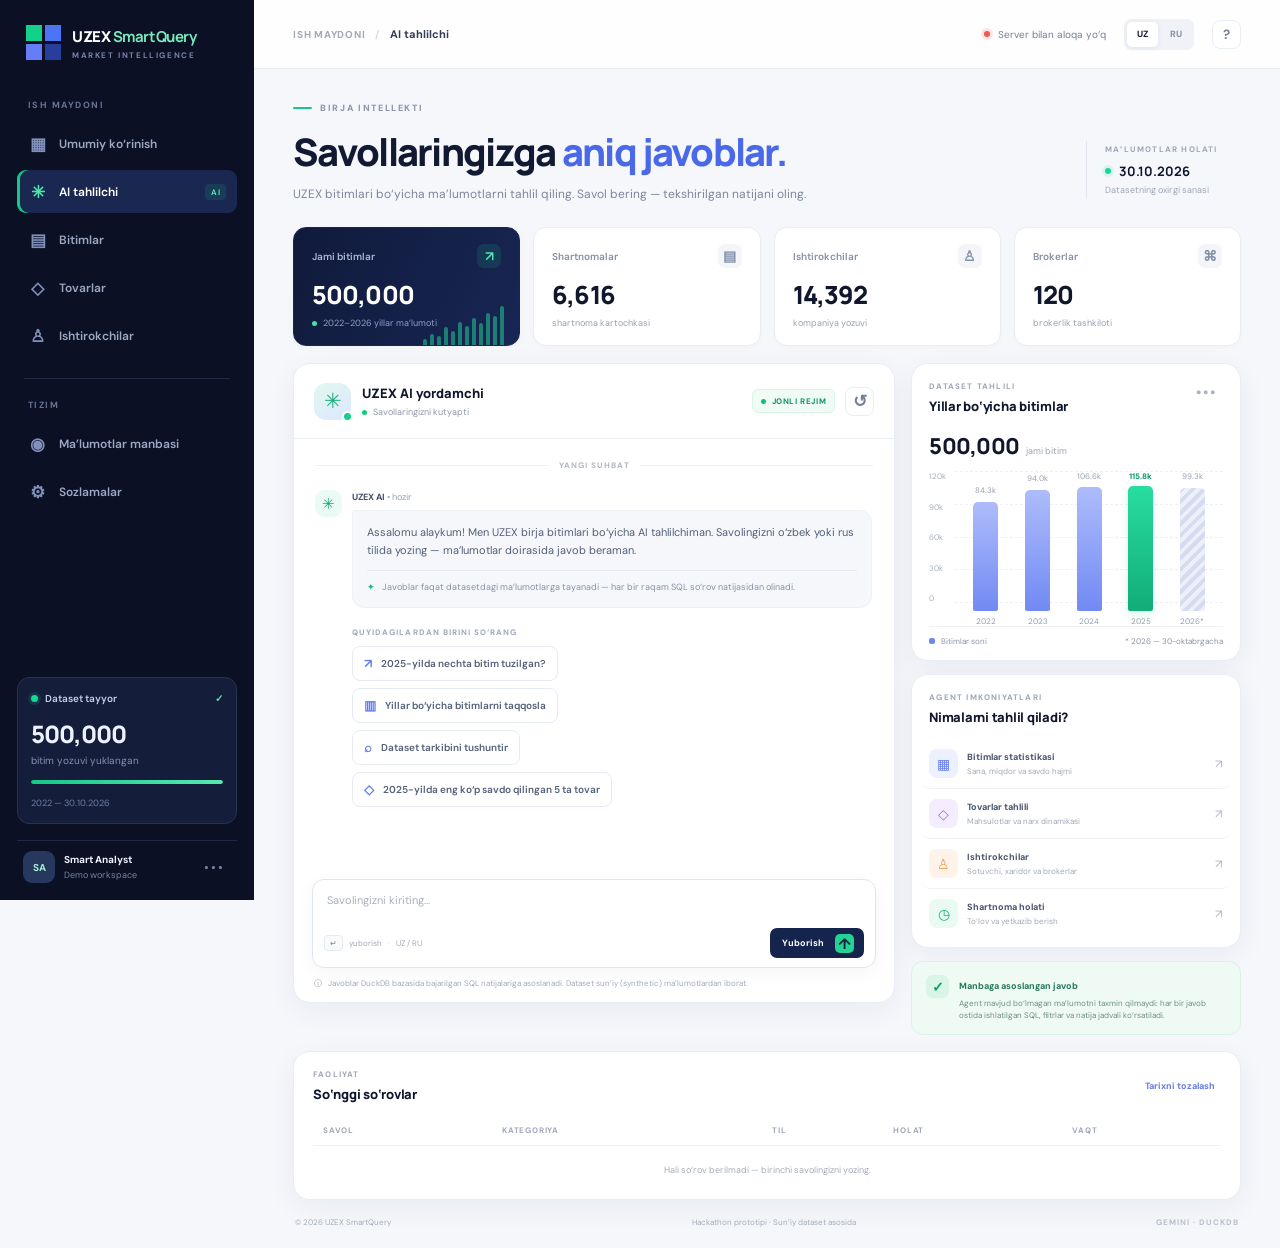
==== commit da20aeb0: "Dizayn QA tuzatishlari - tugmalarda Arial o'rniga dizayn shrifti (prototipdan qolgan) - 'Jami bitiml" ====
--- a/app/static/index.html
+++ b/app/static/index.html
@@ -15,25 +15,25 @@
 <body>
   <div class="app-shell">
     <aside class="sidebar" id="sidebar">
-      <a class="brand" href="#top" aria-label="UZEX SmartQuery bosh sahifa">
+      <a class="brand" href="#/overview" aria-label="UZEX SmartQuery bosh sahifa">
         <span class="brand-mark"><i></i><i></i><i></i><i></i></span>
         <span class="brand-copy"><strong>UZEX <b>SmartQuery</b></strong><small>MARKET INTELLIGENCE</small></span>
       </a>
 
       <div class="workspace-label" data-i18n="workspace">ISH MAYDONI</div>
       <nav class="main-nav" aria-label="Asosiy navigatsiya">
-        <a class="nav-link" href="#overview"><span class="nav-icon">▦</span><span data-i18n="overview">Umumiy ko‘rinish</span></a>
-        <a class="nav-link active" href="#assistant"><span class="nav-icon">✳</span><span data-i18n="aiAnalyst">AI tahlilchi</span><span class="nav-pill">AI</span></a>
-        <a class="nav-link" href="#deals"><span class="nav-icon">▤</span><span data-i18n="deals">Bitimlar</span></a>
-        <a class="nav-link" href="#assistant" data-ask="commodities"><span class="nav-icon">◇</span><span data-i18n="commodities">Tovarlar</span></a>
-        <a class="nav-link" href="#assistant" data-ask="participants"><span class="nav-icon">♙</span><span data-i18n="participants">Ishtirokchilar</span></a>
+        <a class="nav-link" href="#/overview" data-route="overview"><span class="nav-icon">▦</span><span data-i18n="overview">Umumiy ko‘rinish</span></a>
+        <a class="nav-link active" href="#/assistant" data-route="assistant"><span class="nav-icon">✳</span><span data-i18n="aiAnalyst">AI tahlilchi</span><span class="nav-pill">AI</span></a>
+        <a class="nav-link" href="#/deals" data-route="deals"><span class="nav-icon">▤</span><span data-i18n="deals">Bitimlar</span></a>
+        <a class="nav-link" href="#/commodities" data-route="commodities"><span class="nav-icon">◇</span><span data-i18n="commodities">Tovarlar</span></a>
+        <a class="nav-link" href="#/participants" data-route="participants"><span class="nav-icon">♙</span><span data-i18n="participants">Ishtirokchilar</span></a>
       </nav>
 
       <div class="sidebar-divider"></div>
       <div class="workspace-label" data-i18n="system">TIZIM</div>
       <nav class="main-nav">
-        <a class="nav-link" href="#sources"><span class="nav-icon">◉</span><span data-i18n="dataSources">Ma’lumotlar manbasi</span></a>
-        <a class="nav-link" href="#settings" id="settingsLink"><span class="nav-icon">⚙</span><span data-i18n="settings">Sozlamalar</span></a>
+        <a class="nav-link" href="#/sources" data-route="sources"><span class="nav-icon">◉</span><span data-i18n="dataSources">Ma’lumotlar manbasi</span></a>
+        <a class="nav-link" href="#/settings" data-route="settings"><span class="nav-icon">⚙</span><span data-i18n="settings">Sozlamalar</span></a>
       </nav>
 
       <div class="sidebar-bottom">
@@ -51,11 +51,12 @@
         </div>
       </div>
     </aside>
+    <div class="sidebar-backdrop" id="sidebarBackdrop" aria-hidden="true"></div>
 
     <main class="main-content" id="top">
       <header class="topbar">
         <button class="mobile-menu" id="mobileMenu" aria-label="Menyuni ochish">☰</button>
-        <div class="breadcrumbs"><span data-i18n="workspace">ISH MAYDONI</span><b>/</b><strong data-i18n="aiAnalyst">AI tahlilchi</strong></div>
+        <div class="breadcrumbs"><span data-i18n="workspace">ISH MAYDONI</span><b>/</b><strong id="crumb" data-i18n="aiAnalyst">AI tahlilchi</strong></div>
         <div class="topbar-actions">
           <div class="connection-status" id="connStatus"><span class="status-dot"></span><span data-i18n="dataConnected">Ma’lumotlar ulangan</span></div>
           <div class="language-switch" aria-label="Tilni tanlash">
@@ -67,7 +68,7 @@
       </header>
 
       <div class="page-wrap">
-        <section class="page-heading" id="overview">
+        <section class="page-heading" id="overview" data-view="dashboard">
           <div>
             <div class="eyebrow"><span class="eyebrow-line"></span><span data-i18n="exchangeIntelligence">BIRJA INTELLEKTI</span></div>
             <h1 data-i18n="pageTitle">Savollaringizga <em>aniq javoblar.</em></h1>
@@ -80,7 +81,7 @@
           </div>
         </section>
 
-        <section class="metric-grid" aria-label="Dataset statistikasi">
+        <section class="metric-grid" aria-label="Dataset statistikasi" data-view="dashboard">
           <article class="metric-card metric-primary">
             <div class="metric-head"><span data-i18n="totalDeals">Jami bitimlar</span><span class="metric-icon">↗</span></div>
             <div class="metric-number" id="statDeals">500,000</div>
@@ -104,7 +105,7 @@
           </article>
         </section>
 
-        <section class="workspace-grid" id="assistant">
+        <section class="workspace-grid" id="assistant" data-view="dashboard">
           <div class="assistant-panel panel">
             <div class="panel-heading">
               <div class="assistant-title-wrap">
@@ -114,7 +115,7 @@
               <div class="panel-heading-actions"><span class="mode-badge" id="modeBadge" title=""><span></span><span data-i18n="liveMode">JONLI REJIM</span></span><button class="icon-button" id="clearChat" title="Chatni tozalash" aria-label="Chatni tozalash">↺</button></div>
             </div>
 
-            <div class="chat-area" id="chatArea" aria-live="polite">
+            <div class="chat-area" id="chatArea" aria-live="polite" tabindex="0">
               <div class="date-divider"><span data-i18n="newConversation">YANGI SUHBAT</span></div>
               <div class="message assistant-message">
                 <div class="message-avatar">✳</div>
@@ -153,7 +154,7 @@
             <section class="panel chart-panel">
               <div class="side-panel-heading"><div><div class="eyebrow small-eyebrow" data-i18n="datasetOverview">DATASET TAHLILI</div><h3 data-i18n="dealsByYear">Yillar bo‘yicha bitimlar</h3></div><span class="chart-menu">•••</span></div>
               <div class="chart-total"><strong id="chartTotal">500,000</strong><span data-i18n="allDeals">jami bitim</span></div>
-              <div class="bar-chart" role="img" aria-label="Yillar bo‘yicha bitimlar soni">
+              <div class="bar-chart" role="group" aria-label="Yillar bo‘yicha bitimlar soni">
                 <div class="chart-y-labels" id="yearAxis"><span>120k</span><span>90k</span><span>60k</span><span>30k</span><span>0</span></div>
                 <div class="chart-bars" id="yearBars">
                   <div class="chart-grid-lines"><i></i><i></i><i></i><i></i><i></i></div>
@@ -183,13 +184,124 @@
           </aside>
         </section>
 
-        <section class="panel recent-panel" id="deals">
+        <section class="panel recent-panel" id="recent" data-view="dashboard">
           <div class="recent-heading"><div><div class="eyebrow small-eyebrow" data-i18n="activity">FAOLIYAT</div><h3 data-i18n="recentQueries">So‘nggi so‘rovlar</h3></div><button class="text-button" id="viewAll" data-i18n="viewAll">Barchasini ko‘rish <span>↗</span></button></div>
-          <div class="table-wrap">
+          <div class="table-wrap" tabindex="0">
             <table>
               <thead><tr><th data-i18n="question">SAVOL</th><th data-i18n="category">KATEGORIYA</th><th data-i18n="language">TIL</th><th data-i18n="tableStatus">HOLAT</th><th data-i18n="time">VAQT</th></tr></thead>
               <tbody id="recentRows"><tr class="empty-row"><td colspan="5" data-i18n="noRecent">Hali so‘rov berilmadi — birinchi savolingizni yozing.</td></tr></tbody>
             </table>
+          </div>
+        </section>
+
+
+        <!-- ===== Bitimlar ===== -->
+        <section class="view" data-view="deals" hidden>
+          <div class="page-heading"><div>
+            <div class="eyebrow"><span class="eyebrow-line"></span><span data-i18n="vDealsEyebrow">BITIMLAR REYESTRI</span></div>
+            <h1 data-i18n="vDealsTitle">Bitimlar <em>reyestri.</em></h1>
+            <p data-i18n="vDealsSub">Barcha bitimlarni yil, tovar, viloyat va holat bo‘yicha filtrlang. Qatorni bosing — AI bitimni tushuntiradi.</p>
+          </div></div>
+          <div class="panel view-panel">
+            <div class="filter-bar">
+              <select id="fYear" aria-label="Yil"></select>
+              <select id="fProduct" aria-label="Tovar"></select>
+              <select id="fRegion" aria-label="Viloyat"></select>
+              <select id="fStatus" aria-label="Holat"></select>
+              <input id="fQuery" type="search" aria-label="Qidiruv" data-i18n-placeholder="vDealsSearch" placeholder="Bitim raqami, STIR, kompaniya yoki tovar…">
+              <button type="button" class="ghost-btn" id="fReset" data-i18n="vReset">Tozalash</button>
+            </div>
+            <div class="table-wrap" tabindex="0"><table class="data-table">
+              <thead><tr><th data-i18n="vColDeal">№ / SANA</th><th data-i18n="vColProduct">TOVAR</th><th data-i18n="vColRegion">VILOYAT</th><th class="num" data-i18n="vColVolume">HAJM</th><th class="num" data-i18n="vColAmount">SUMMA</th><th class="num" data-i18n="vColPrice">NARX / BIRLIK</th><th data-i18n="vColParties">SOTUVCHI → XARIDOR</th><th data-i18n="vColStatus">HOLAT</th></tr></thead>
+              <tbody id="dealsRows"></tbody>
+            </table></div>
+            <div class="pager"><span id="dealsInfo"></span><div class="pager-buttons"><button type="button" class="ghost-btn" id="dealsPrev">←</button><button type="button" class="ghost-btn" id="dealsNext">→</button></div></div>
+          </div>
+        </section>
+
+        <!-- ===== Tovarlar ===== -->
+        <section class="view" data-view="commodities" hidden>
+          <div class="page-heading"><div>
+            <div class="eyebrow"><span class="eyebrow-line"></span><span data-i18n="vProdEyebrow">TOVARLAR TAHLILI</span></div>
+            <h1 data-i18n="vProdTitle">Tovarlar <em>kesimida.</em></h1>
+            <p data-i18n="vProdSub">230 xil yozuv 41 ta kanonik tovarga keltirilgan. Aylanma bekor qilingan bitimlarsiz hisoblanadi.</p>
+          </div>
+          <div class="heading-tools"><select id="pYear" aria-label="Yil"></select></div></div>
+          <div class="panel view-panel">
+            <div class="table-wrap" tabindex="0"><table class="data-table">
+              <thead><tr><th data-i18n="vColProduct">TOVAR</th><th data-i18n="vColCategory">KATEGORIYA</th><th class="num" data-i18n="vColDeals">BITIMLAR</th><th class="num" data-i18n="vColTurnover">AYLANMA, SO‘M</th><th data-i18n="vColShare">ULUSH</th><th class="num" data-i18n="vColTonnes">HAJM, T</th><th class="num" data-i18n="vColAvgPrice">O‘RTACHA NARX</th><th></th></tr></thead>
+              <tbody id="productRows"></tbody>
+            </table></div>
+          </div>
+        </section>
+
+        <!-- ===== Ishtirokchilar ===== -->
+        <section class="view" data-view="participants" hidden>
+          <div class="page-heading"><div>
+            <div class="eyebrow"><span class="eyebrow-line"></span><span data-i18n="vPartEyebrow">ISHTIROKCHILAR</span></div>
+            <h1 data-i18n="vPartTitle">Xaridorlar, sotuvchilar <em>va brokerlar.</em></h1>
+            <p data-i18n="vPartSub">Nom (kirill yoki lotin), STIR yoki broker kodi bo‘yicha qidiring. Qatorni bosing — AI tahlil qiladi.</p>
+          </div></div>
+          <div class="panel view-panel">
+            <div class="filter-bar">
+              <div class="seg-tabs" id="roleTabs">
+                <button type="button" data-role="buyer" class="active" data-i18n="vBuyers">Xaridorlar</button>
+                <button type="button" data-role="seller" data-i18n="vSellers">Sotuvchilar</button>
+                <button type="button" data-role="broker" data-i18n="vBrokers">Brokerlar</button>
+              </div>
+              <select id="partYear" aria-label="Yil"></select>
+              <input id="partQuery" type="search" aria-label="Qidiruv" data-i18n-placeholder="vPartSearch" placeholder="Nomi, STIR yoki broker kodi…">
+            </div>
+            <div class="table-wrap" tabindex="0"><table class="data-table">
+              <thead id="partHead"></thead><tbody id="partRows"></tbody>
+            </table></div>
+          </div>
+        </section>
+
+        <!-- ===== Ma'lumotlar manbasi ===== -->
+        <section class="view" data-view="sources" hidden>
+          <div class="page-heading"><div>
+            <div class="eyebrow"><span class="eyebrow-line"></span><span data-i18n="vSrcEyebrow">MA’LUMOTLAR MANBASI</span></div>
+            <h1 data-i18n="vSrcTitle">Dataset <em>va qoidalar.</em></h1>
+            <p data-i18n="vSrcSub">Agent javob beradigan ma’lumotlar, ularning tuzilishi va hisoblash qoidalari.</p>
+          </div></div>
+          <div class="source-grid">
+            <div class="panel view-panel"><div class="small-eyebrow" data-i18n="vSrcFiles">FAYLLAR</div><div id="srcFiles"></div></div>
+            <div class="panel view-panel"><div class="small-eyebrow" data-i18n="vSrcRules">HISOBLASH QOIDALARI</div><ul class="rule-list" id="srcRules"></ul></div>
+          </div>
+          <div class="panel view-panel"><div class="small-eyebrow" data-i18n="vSrcTables">DUCKDB JADVALLARI</div><div id="srcTables"></div></div>
+          <div class="trust-card"><div class="trust-icon">!</div><div><strong data-i18n="vSrcSynthTitle">Sun’iy ma’lumotlar</strong><p data-i18n="vSrcSynth">Barcha kompaniyalar, STIR, brokerlar, narxlar va dollar kursi o‘ylab topilgan. Format tovar-xomashyo birjasining ochiq reyestrini takrorlaydi.</p></div></div>
+        </section>
+
+        <!-- ===== Sozlamalar ===== -->
+        <section class="view" data-view="settings" hidden>
+          <div class="page-heading"><div>
+            <div class="eyebrow"><span class="eyebrow-line"></span><span data-i18n="vSetEyebrow">SOZLAMALAR</span></div>
+            <h1 data-i18n="vSetTitle">Interfeys <em>sozlamalari.</em></h1>
+            <p data-i18n="vSetSub">Sozlamalar shu brauzerda saqlanadi.</p>
+          </div></div>
+          <div class="source-grid">
+            <div class="panel view-panel settings-list">
+              <div class="small-eyebrow" data-i18n="vSetView">JAVOB KO‘RINISHI</div>
+              <label class="setting-row"><span><strong data-i18n="vSetLang">Interfeys tili</strong><small data-i18n="vSetLangNote">AI savol berilgan tilda javob beradi</small></span>
+                <span class="seg-tabs" id="setLang"><button type="button" data-lang="uz">UZ</button><button type="button" data-lang="ru">RU</button></span></label>
+              <label class="setting-row"><span><strong data-i18n="vSetCharts">Grafiklarni ko‘rsatish</strong><small data-i18n="vSetChartsNote">Natija jadvalidan avtomatik grafik</small></span><input type="checkbox" class="switch" data-setting="charts"></label>
+              <label class="setting-row"><span><strong data-i18n="vSetSql">SQL so‘rovlarni ochiq ko‘rsatish</strong><small data-i18n="vSetSqlNote">Har javob ostida SQL darhol ochiladi</small></span><input type="checkbox" class="switch" data-setting="openSql"></label>
+              <label class="setting-row"><span><strong data-i18n="vSetTable">Natija jadvalini ochiq ko‘rsatish</strong><small data-i18n="vSetTableNote">Jadval yig‘ilgan holda emas, ochiq chiqadi</small></span><input type="checkbox" class="switch" data-setting="openTable"></label>
+              <div class="setting-actions">
+                <button type="button" class="ghost-btn" id="setClearHistory" data-i18n="vSetClearHistory">So‘rovlar tarixini tozalash</button>
+                <button type="button" class="ghost-btn" id="setNewChat" data-i18n="vSetNewChat">Yangi suhbat boshlash</button>
+              </div>
+            </div>
+            <div class="panel view-panel settings-list">
+              <div class="small-eyebrow" data-i18n="vSetSystem">TIZIM</div>
+              <div class="setting-row"><span><strong data-i18n="vSetModel">AI model</strong><small data-i18n="vSetModelNote">Band bo‘lsa avtomatik zaxira modelga o‘tadi</small></span><code id="setModel">—</code></div>
+              <div class="setting-row"><span><strong data-i18n="vSetFallbacks">Zaxira modellar</strong></span><span id="setFallbacks" class="chip-list"></span></div>
+              <div class="setting-row"><span><strong data-i18n="vSetData">Ma’lumotlar sanasi</strong></span><code id="setData">—</code></div>
+              <div class="setting-row"><span><strong>API</strong><small>POST /api/v1/ask · GET /api/v1/stats</small></span><a class="text-button" href="/api/docs" target="_blank" rel="noopener">Swagger ↗</a></div>
+              <div class="setting-row"><span><strong>Telegram-bot</strong><small data-i18n="vSetBotNote">Xuddi shu agent Telegram'da</small></span><a class="text-button" href="https://t.me/uzex_ai_hackathon_robot" target="_blank" rel="noopener">@uzex_ai_hackathon_robot ↗</a></div>
+              <div class="setting-row"><span><strong>GitHub</strong></span><a class="text-button" href="https://github.com/thestrak118-web/uzex-smartquery" target="_blank" rel="noopener">uzex-smartquery ↗</a></div>
+            </div>
           </div>
         </section>
 
@@ -199,5 +311,6 @@
   </div>
   <div class="toast" id="toast" role="status"></div>
   <script src="app.js"></script>
+  <script src="views.js"></script>
 </body>
 </html>
--- a/app/static/styles.css
+++ b/app/static/styles.css
@@ -80,3 +80,96 @@
 .chart-pop button.active::after{content:' ✓'}
 .chart-pop hr{border:0;border-top:1px solid #eef1f6;margin:4px 2px}
 .chart-pop [data-ask-chart]{color:#5574f7}
+/* ---- Sidebar sahifalari ---- */
+[hidden]{display:none!important}
+.view{display:flex;flex-direction:column;gap:14px;margin-bottom:16px}
+.view .page-heading{margin-bottom:6px}
+.heading-tools{display:flex;gap:8px;align-items:center}
+.view-panel{padding:16px 18px}
+.filter-bar{display:flex;flex-wrap:wrap;gap:8px;align-items:center;margin-bottom:12px}
+.filter-bar select,.heading-tools select,.filter-bar input{height:32px;border:1px solid #e1e6ef;border-radius:8px;background:#fff;color:#33405a;font:600 10px 'DM Sans',sans-serif;padding:0 9px;outline:0;max-width:220px}
+.filter-bar input{flex:1;min-width:200px;max-width:none;font-weight:500}
+.filter-bar select:focus,.filter-bar input:focus,.heading-tools select:focus{border-color:#9aa9ef;box-shadow:0 0 0 3px rgba(85,116,247,.08)}
+.ghost-btn{height:32px;padding:0 12px;border:1px solid #e1e6ef;border-radius:8px;background:#fff;color:#4c5871;font:700 10px 'DM Sans',sans-serif;cursor:pointer}
+.ghost-btn:hover:not(:disabled){border-color:#9aa9ef;color:#3d57d6}.ghost-btn:disabled{opacity:.45;cursor:default}
+.data-table td{vertical-align:top;color:#4c5871;font-size:10px}
+.data-table td small{display:block;color:#9aa3b5;font-size:8.5px;margin-top:2px;white-space:normal;max-width:260px}
+.data-table td small.inline,small.inline{display:inline;margin-left:4px;color:#9aa3b5;font-size:8.5px}
+.data-table th.num,.data-table td.num{text-align:right;font-variant-numeric:tabular-nums}
+.data-table .cell-main{color:#2e3a52;font-weight:600}
+.data-table code,.setting-row code,.chip-list code,.file-row code{font:9.5px ui-monospace,SFMono-Regular,Menlo,monospace;background:#f2f4fa;border-radius:5px;padding:2px 6px;color:#3b4a6b}
+.click-row{cursor:pointer}.click-row:hover td{background:#f8faff}
+.status-pill{display:inline-block;padding:3px 7px;border-radius:5px;font-size:8.5px;font-weight:700;white-space:nowrap}
+.st-ok{background:#e9faf2;color:#11965f}.st-warn{background:#fff4e4;color:#b7791f}.st-bad{background:#fdeceb;color:#c4463b}.st-mid{background:#edf1ff;color:#4f66d8}
+.pager{display:flex;justify-content:space-between;align-items:center;padding-top:12px;color:#8b95a9;font-size:10px}
+.pager-buttons{display:flex;gap:6px}
+.seg-tabs{display:inline-flex;gap:2px;padding:3px;background:#f0f2f7;border-radius:8px}
+.seg-tabs button{height:26px;padding:0 11px;border:0;border-radius:6px;background:transparent;color:#7d879b;font:700 10px 'DM Sans',sans-serif;cursor:pointer}
+.seg-tabs button.active{background:#fff;color:#17213c;box-shadow:0 1px 4px #dce1ea}
+.share-bar{display:inline-block;width:70px;height:7px;background:#f0f3f9;border-radius:4px;overflow:hidden;vertical-align:middle}
+.share-bar i{display:block;height:100%;background:linear-gradient(90deg,#718af3,#aebcfb);border-radius:4px}
+.ask-btn{border:1px solid #dfe6fb;background:#f5f7ff;color:#5068dd;border-radius:6px;font:700 9px 'DM Sans',sans-serif;padding:4px 8px;cursor:pointer;white-space:nowrap}
+.click-row:hover .ask-btn{background:#5574f7;color:#fff;border-color:#5574f7}
+.source-grid{display:grid;grid-template-columns:1fr 1fr;gap:14px}
+.file-row{display:grid;grid-template-columns:170px 1fr;gap:10px;align-items:center;padding:9px 0;border-bottom:1px solid #f0f2f6;font-size:10px;color:#4c5871}
+.file-row:last-child{border-bottom:0}
+.rule-list{margin:4px 0 0;padding-left:16px;color:#4c5871;font-size:10px;line-height:1.7}
+.rule-list li::marker{color:#15c985}
+.table-details{padding:8px 0;border-bottom:1px solid #f0f2f6;margin:0}.table-details:last-child{border-bottom:0}
+.table-details summary{font-size:10px;color:#2e3a52}
+.col-chips{display:flex;flex-wrap:wrap;gap:5px;margin:8px 0 2px}
+.col-chips span{font:9px ui-monospace,SFMono-Regular,Menlo,monospace;background:#f6f8fc;border:1px solid #edf0f6;border-radius:5px;padding:3px 6px;color:#7d879b}
+.col-chips b{color:#3b4a6b;font-weight:700}
+.settings-list .small-eyebrow{margin-bottom:6px}
+.setting-row{display:flex;justify-content:space-between;align-items:center;gap:14px;padding:12px 0;border-bottom:1px solid #f0f2f6;cursor:default}
+.setting-row:last-of-type{border-bottom:0}
+.setting-row>span:first-child{display:flex;flex-direction:column;gap:3px}
+.setting-row strong{font-size:10.5px;color:#2e3a52}.setting-row small{font-size:9px;color:#9aa3b5}
+label.setting-row{cursor:pointer}
+.chip-list{display:flex;flex-wrap:wrap;gap:4px;justify-content:flex-end;max-width:60%}
+.setting-actions{display:flex;flex-wrap:wrap;gap:8px;padding-top:12px}
+.switch{appearance:none;-webkit-appearance:none;width:34px;height:19px;border-radius:12px;background:#dfe4ee;position:relative;cursor:pointer;transition:background .2s;flex:none;margin:0}
+.switch::after{content:'';position:absolute;top:2px;left:2px;width:15px;height:15px;border-radius:50%;background:#fff;box-shadow:0 1px 3px rgba(20,34,71,.2);transition:transform .2s}
+.switch:checked{background:#15c985}.switch:checked::after{transform:translateX(15px)}
+.switch:focus-visible{outline:2px solid #9aa9ef;outline-offset:2px}
+@media(max-width:980px){.source-grid{grid-template-columns:1fr}}
+@media(max-width:760px){.filter-bar select{flex:1 1 45%;max-width:none}.filter-bar input{flex:1 1 100%}.file-row{grid-template-columns:1fr}.view-panel{padding:13px 12px}}
+.filter-chip{display:inline-block;padding:2px 8px;border-radius:10px;background:#eaf7f0;border:1px solid #d4efe2;color:#1f7a55;font-size:9px;font-weight:600}
+.sql-block{white-space:pre;overflow-x:auto;word-break:normal}
+.table-wrap:focus-visible,.chat-area:focus-visible,.result-table:focus-visible,.sql-block:focus-visible{outline:2px solid #9aa9ef;outline-offset:2px}
+/* ---- Dizayn QA tuzatishlari ---- */
+button,input,select,textarea{font-family:inherit}
+.metric-foot{position:relative;z-index:1}
+@media(max-width:1200px){.spark-one{gap:2px;height:30px;right:12px}.spark-one i{width:3px}.metric-primary .metric-foot{padding-right:62px}}
+.sidebar{overflow-y:auto;scrollbar-width:thin;scrollbar-color:#26324f transparent}
+@media(max-height:760px) and (min-width:761px){
+  .brand{padding-bottom:22px}.nav-link{min-height:36px}.sidebar-divider{margin:12px 7px}
+  .dataset-status{padding:10px 12px;margin-bottom:10px}.dataset-status>strong{font-size:19px;margin-top:6px}.status-progress{margin:8px 0 6px}
+}
+.sidebar-backdrop{display:none}
+.result-table th.num{text-align:right}
+@media(max-width:760px){
+  .sidebar{box-shadow:none}.sidebar.open{box-shadow:15px 0 35px rgba(8,15,35,.18)}
+  .sidebar-backdrop{position:fixed;inset:0;z-index:19;background:rgba(8,15,35,.38);opacity:0;pointer-events:none;transition:opacity .25s;display:block}
+  .sidebar.open~.sidebar-backdrop{opacity:1;pointer-events:auto}
+  .mobile-menu{width:40px;height:40px;margin-right:6px}
+  .lang-btn{height:32px;min-width:40px;font-size:10px}
+  .icon-button,#clearChat{width:38px;height:38px}
+  .dots-button{min-width:40px;min-height:36px}
+  .text-button{padding:9px 0}.chart-menu{padding:8px 10px}
+  .switch{width:42px;height:24px}.switch::after{width:20px;height:20px}.switch:checked::after{transform:translateX(18px)}
+  .toast{left:16px;right:16px;bottom:16px;max-width:none;text-align:center}
+  /* jadvallar telefonda karta ko'rinishida */
+  .view .data-table thead{display:none}
+  .view .data-table,.view .data-table tbody,.view .data-table tr,.view .data-table td{display:block;width:100%}
+  .view .data-table{white-space:normal}
+  .view .data-table tr{border:1px solid #edf0f5;border-radius:10px;padding:8px 10px;margin-bottom:8px;background:#fff}
+  .view .data-table td{border:0;padding:4px 0;display:flex;justify-content:space-between;gap:12px;text-align:right}
+  .view .data-table td::before{content:attr(data-label);color:#9aa3b5;font-size:8.5px;font-weight:700;letter-spacing:.6px;text-align:left;flex:none;max-width:45%}
+  .view .data-table td[data-label=""]::before,.view .data-table td:not([data-label])::before{content:none}
+  .view .data-table td>span,.view .data-table td>strong,.view .data-table td>code{text-align:right}
+  .view .data-table td small{max-width:none}
+  .view .data-table tr.empty-row td{justify-content:center}
+  .view .table-wrap{overflow:visible}
+}
+.answer-chart-title{text-transform:none}
